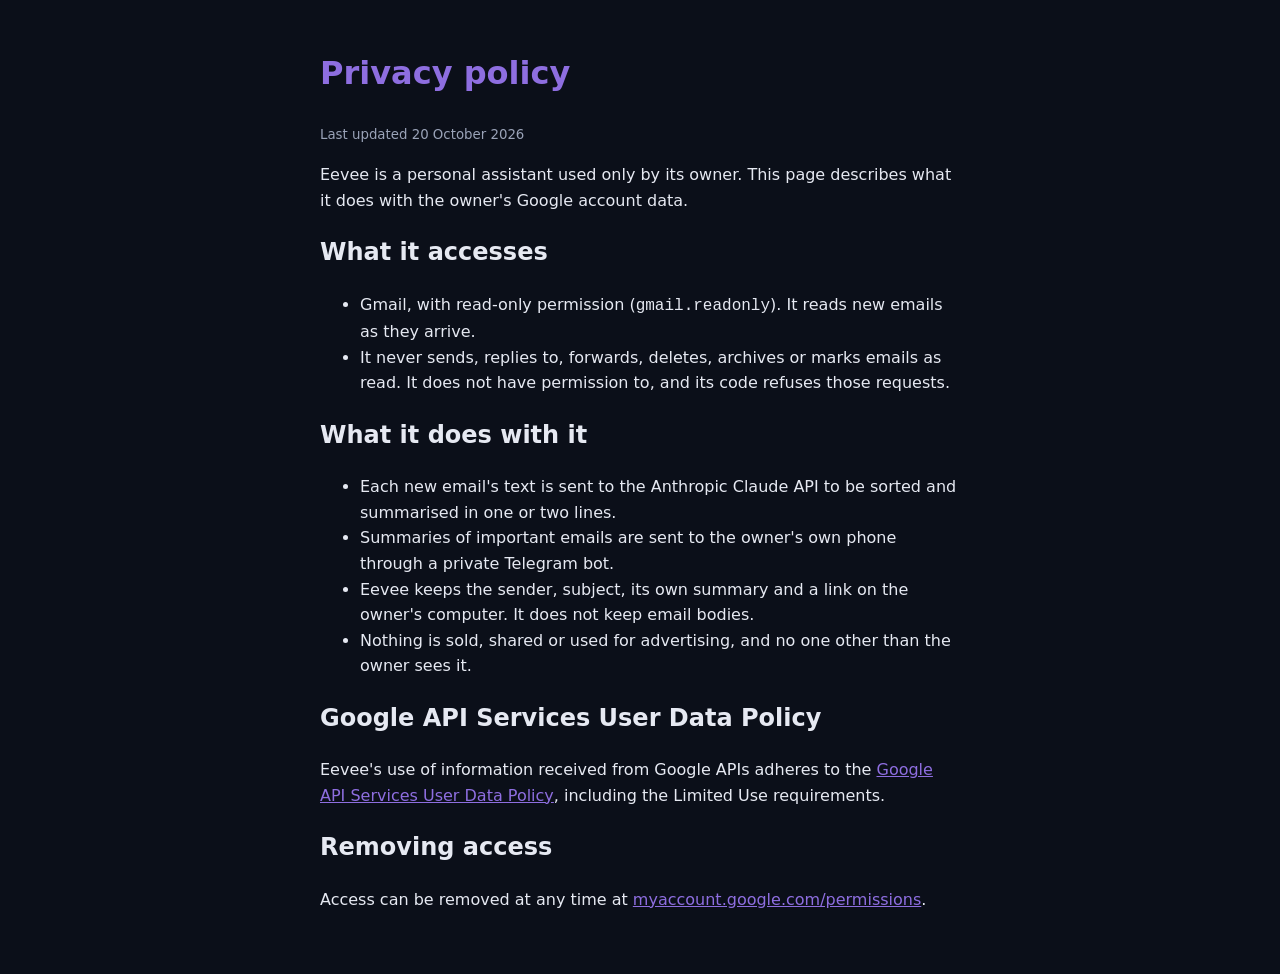
==== privacy.html @ 6775dc61 "Eevee info pages: homepage and privacy policy" ====
<!doctype html>
<html lang="en"><head><meta charset="utf-8"><meta name="viewport" content="width=device-width,initial-scale=1">
<title>Eevee privacy</title><link rel="stylesheet" href="style.css"></head>
<body><main>
<h1>Privacy policy</h1>
<p><small>Last updated 20 October 2026</small></p>
<p>Eevee is a personal assistant used only by its owner. This page describes what it does with the owner's Google account data.</p>
<h2>What it accesses</h2>
<ul>
<li>Gmail, with read-only permission (<code>gmail.readonly</code>). It reads new emails as they arrive.</li>
<li>It never sends, replies to, forwards, deletes, archives or marks emails as read. It does not have permission to, and its code refuses those requests.</li>
</ul>
<h2>What it does with it</h2>
<ul>
<li>Each new email's text is sent to the Anthropic Claude API to be sorted and summarised in one or two lines.</li>
<li>Summaries of important emails are sent to the owner's own phone through a private Telegram bot.</li>
<li>Eevee keeps the sender, subject, its own summary and a link on the owner's computer. It does not keep email bodies.</li>
<li>Nothing is sold, shared or used for advertising, and no one other than the owner sees it.</li>
</ul>
<h2>Google API Services User Data Policy</h2>
<p>Eevee's use of information received from Google APIs adheres to the <a href="https://developers.google.com/terms/api-services-user-data-policy">Google API Services User Data Policy</a>, including the Limited Use requirements.</p>
<h2>Removing access</h2>
<p>Access can be removed at any time at <a href="https://myaccount.google.com/permissions">myaccount.google.com/permissions</a>.</p>
</main></body></html>
---- style.css ----
:root{--bg:#0b0f19;--fg:#e6e9f2;--muted:#9aa3b8;--accent:#8E6EE0}
body{margin:0;background:var(--bg);color:var(--fg);font:16px/1.6 system-ui,sans-serif}
main{max-width:640px;margin:0 auto;padding:48px 16px}
h1{color:var(--accent);margin-top:0}a{color:var(--accent)}small{color:var(--muted)}
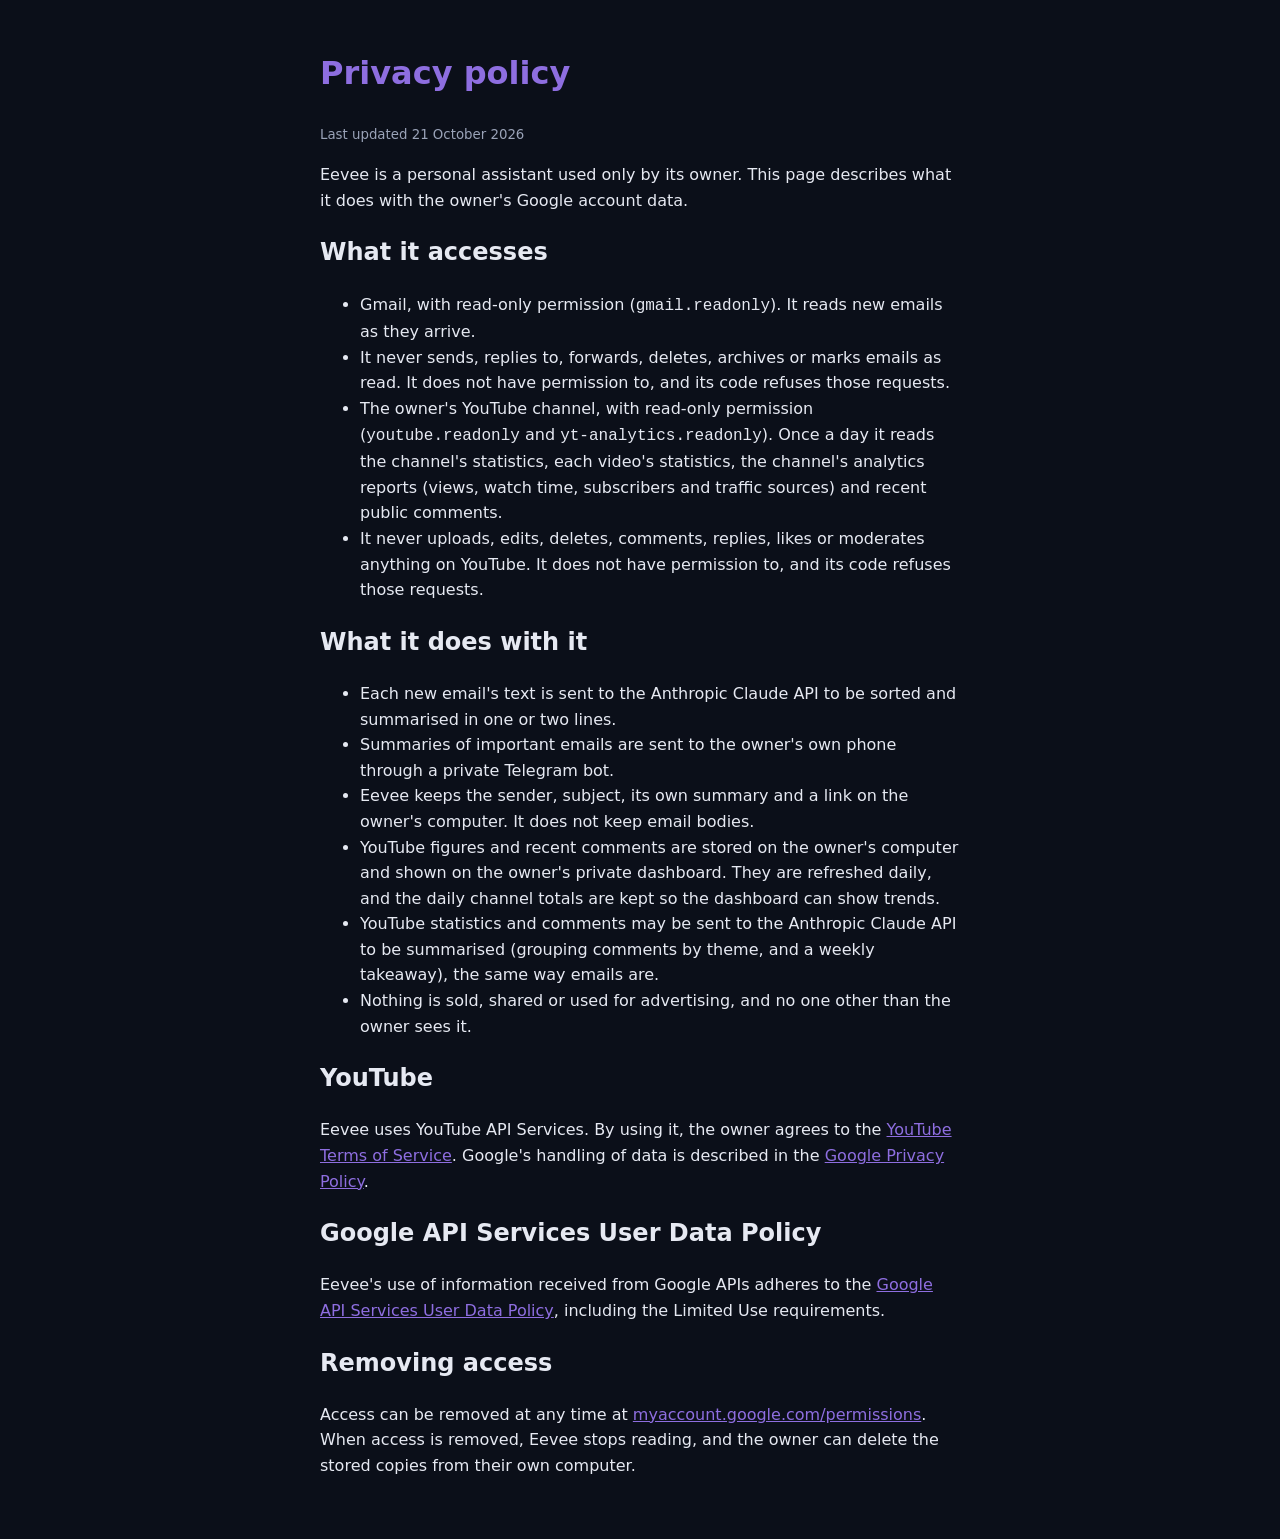
==== commit 87b4effe: "Privacy policy: YouTube read-only access" ====
--- a/privacy.html
+++ b/privacy.html
@@ -3,22 +3,28 @@
 <title>Eevee privacy</title><link rel="stylesheet" href="style.css"></head>
 <body><main>
 <h1>Privacy policy</h1>
-<p><small>Last updated 20 October 2026</small></p>
+<p><small>Last updated 21 October 2026</small></p>
 <p>Eevee is a personal assistant used only by its owner. This page describes what it does with the owner's Google account data.</p>
 <h2>What it accesses</h2>
 <ul>
 <li>Gmail, with read-only permission (<code>gmail.readonly</code>). It reads new emails as they arrive.</li>
 <li>It never sends, replies to, forwards, deletes, archives or marks emails as read. It does not have permission to, and its code refuses those requests.</li>
+<li>The owner's YouTube channel, with read-only permission (<code>youtube.readonly</code> and <code>yt-analytics.readonly</code>). Once a day it reads the channel's statistics, each video's statistics, the channel's analytics reports (views, watch time, subscribers and traffic sources) and recent public comments.</li>
+<li>It never uploads, edits, deletes, comments, replies, likes or moderates anything on YouTube. It does not have permission to, and its code refuses those requests.</li>
 </ul>
 <h2>What it does with it</h2>
 <ul>
 <li>Each new email's text is sent to the Anthropic Claude API to be sorted and summarised in one or two lines.</li>
 <li>Summaries of important emails are sent to the owner's own phone through a private Telegram bot.</li>
 <li>Eevee keeps the sender, subject, its own summary and a link on the owner's computer. It does not keep email bodies.</li>
+<li>YouTube figures and recent comments are stored on the owner's computer and shown on the owner's private dashboard. They are refreshed daily, and the daily channel totals are kept so the dashboard can show trends.</li>
+<li>YouTube statistics and comments may be sent to the Anthropic Claude API to be summarised (grouping comments by theme, and a weekly takeaway), the same way emails are.</li>
 <li>Nothing is sold, shared or used for advertising, and no one other than the owner sees it.</li>
 </ul>
+<h2>YouTube</h2>
+<p>Eevee uses YouTube API Services. By using it, the owner agrees to the <a href="https://www.youtube.com/t/terms">YouTube Terms of Service</a>. Google's handling of data is described in the <a href="https://policies.google.com/privacy">Google Privacy Policy</a>.</p>
 <h2>Google API Services User Data Policy</h2>
 <p>Eevee's use of information received from Google APIs adheres to the <a href="https://developers.google.com/terms/api-services-user-data-policy">Google API Services User Data Policy</a>, including the Limited Use requirements.</p>
 <h2>Removing access</h2>
-<p>Access can be removed at any time at <a href="https://myaccount.google.com/permissions">myaccount.google.com/permissions</a>.</p>
+<p>Access can be removed at any time at <a href="https://myaccount.google.com/permissions">myaccount.google.com/permissions</a>. When access is removed, Eevee stops reading, and the owner can delete the stored copies from their own computer.</p>
 </main></body></html>
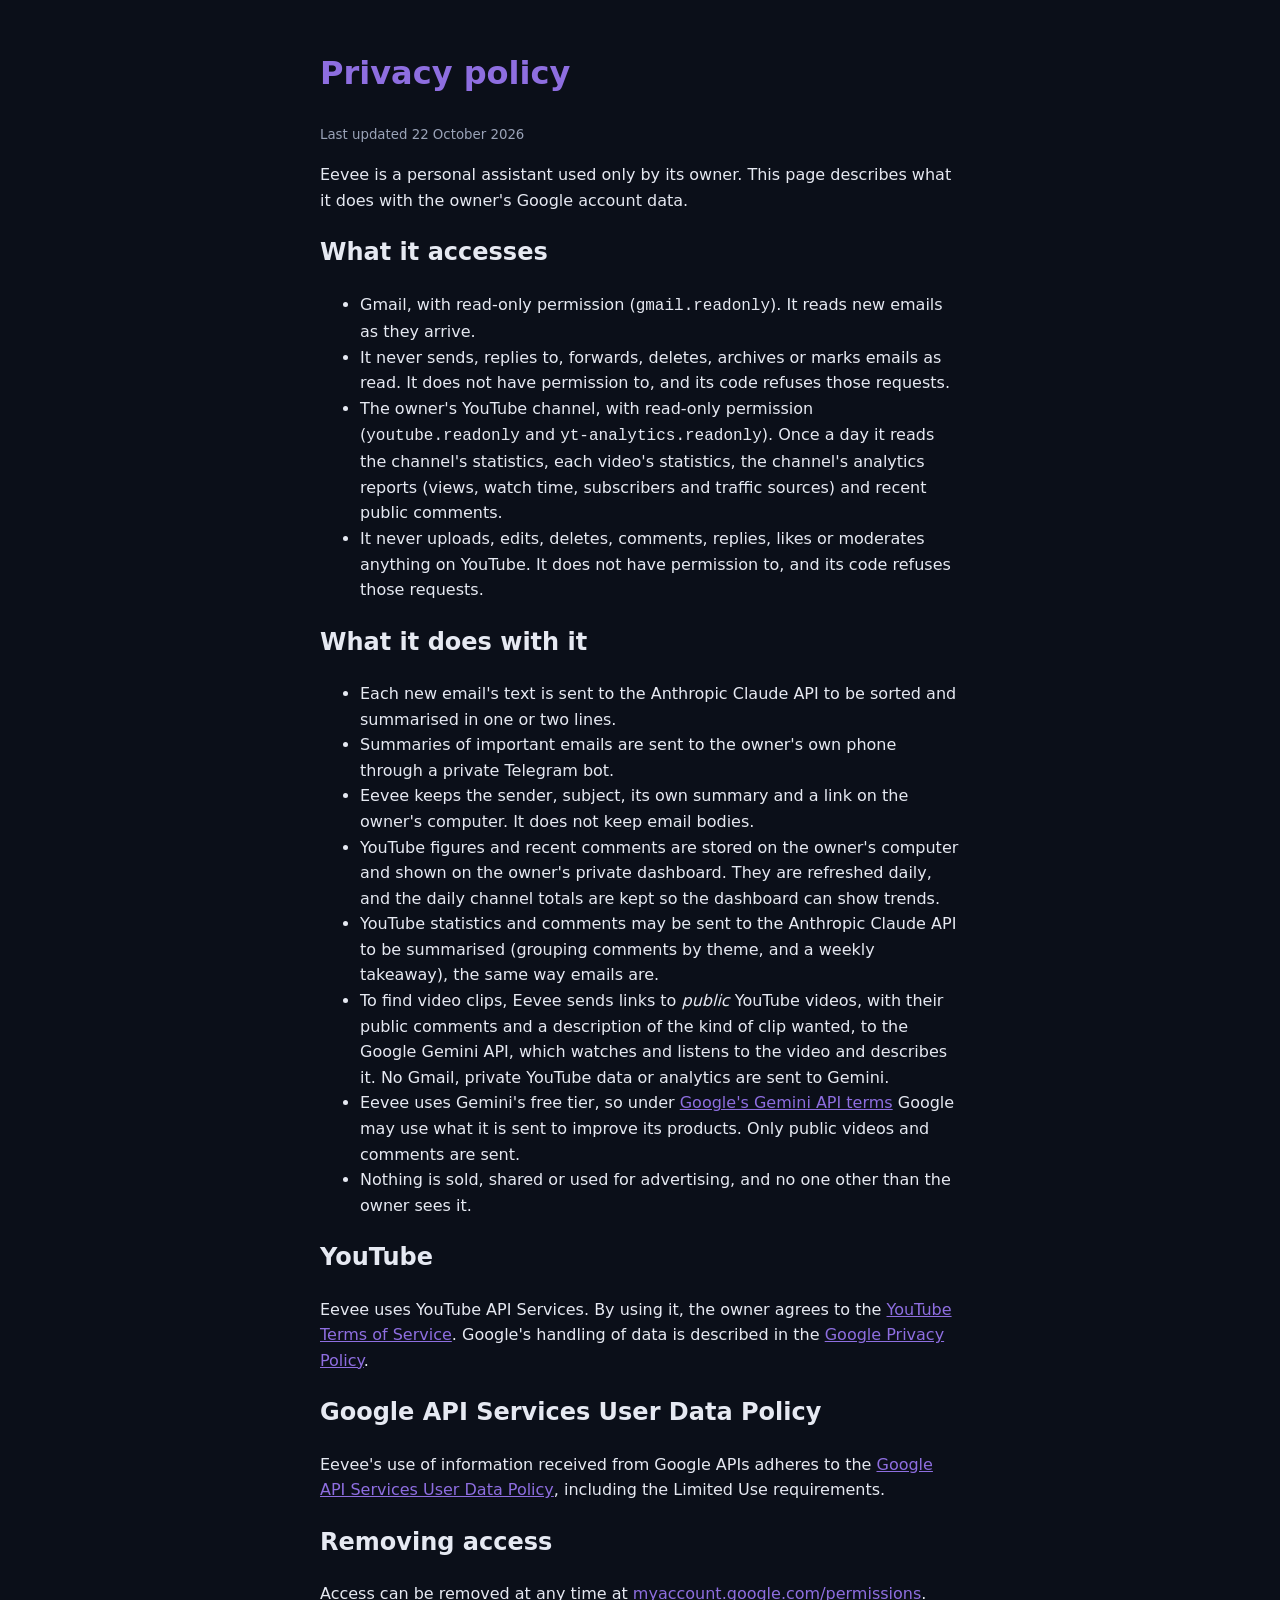
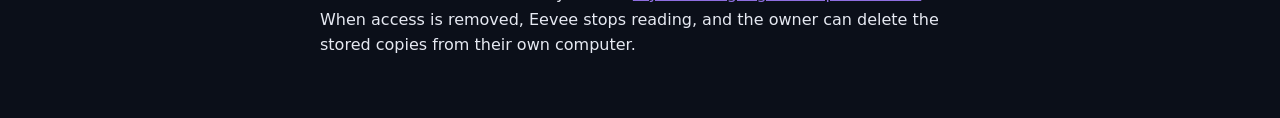
==== commit 9146e41a: "Privacy policy: Gemini API for public video clips Co-Authored-By: Claude Opus 5.5 <noreply@anthropic" ====
--- a/privacy.html
+++ b/privacy.html
@@ -3,7 +3,7 @@
 <title>Eevee privacy</title><link rel="stylesheet" href="style.css"></head>
 <body><main>
 <h1>Privacy policy</h1>
-<p><small>Last updated 21 October 2026</small></p>
+<p><small>Last updated 22 October 2026</small></p>
 <p>Eevee is a personal assistant used only by its owner. This page describes what it does with the owner's Google account data.</p>
 <h2>What it accesses</h2>
 <ul>
@@ -19,6 +19,8 @@
 <li>Eevee keeps the sender, subject, its own summary and a link on the owner's computer. It does not keep email bodies.</li>
 <li>YouTube figures and recent comments are stored on the owner's computer and shown on the owner's private dashboard. They are refreshed daily, and the daily channel totals are kept so the dashboard can show trends.</li>
 <li>YouTube statistics and comments may be sent to the Anthropic Claude API to be summarised (grouping comments by theme, and a weekly takeaway), the same way emails are.</li>
+<li>To find video clips, Eevee sends links to <em>public</em> YouTube videos, with their public comments and a description of the kind of clip wanted, to the Google Gemini API, which watches and listens to the video and describes it. No Gmail, private YouTube data or analytics are sent to Gemini.</li>
+<li>Eevee uses Gemini&#39;s free tier, so under <a href="https://ai.google.dev/gemini-api/terms">Google&#39;s Gemini API terms</a> Google may use what it is sent to improve its products. Only public videos and comments are sent.</li>
 <li>Nothing is sold, shared or used for advertising, and no one other than the owner sees it.</li>
 </ul>
 <h2>YouTube</h2>
